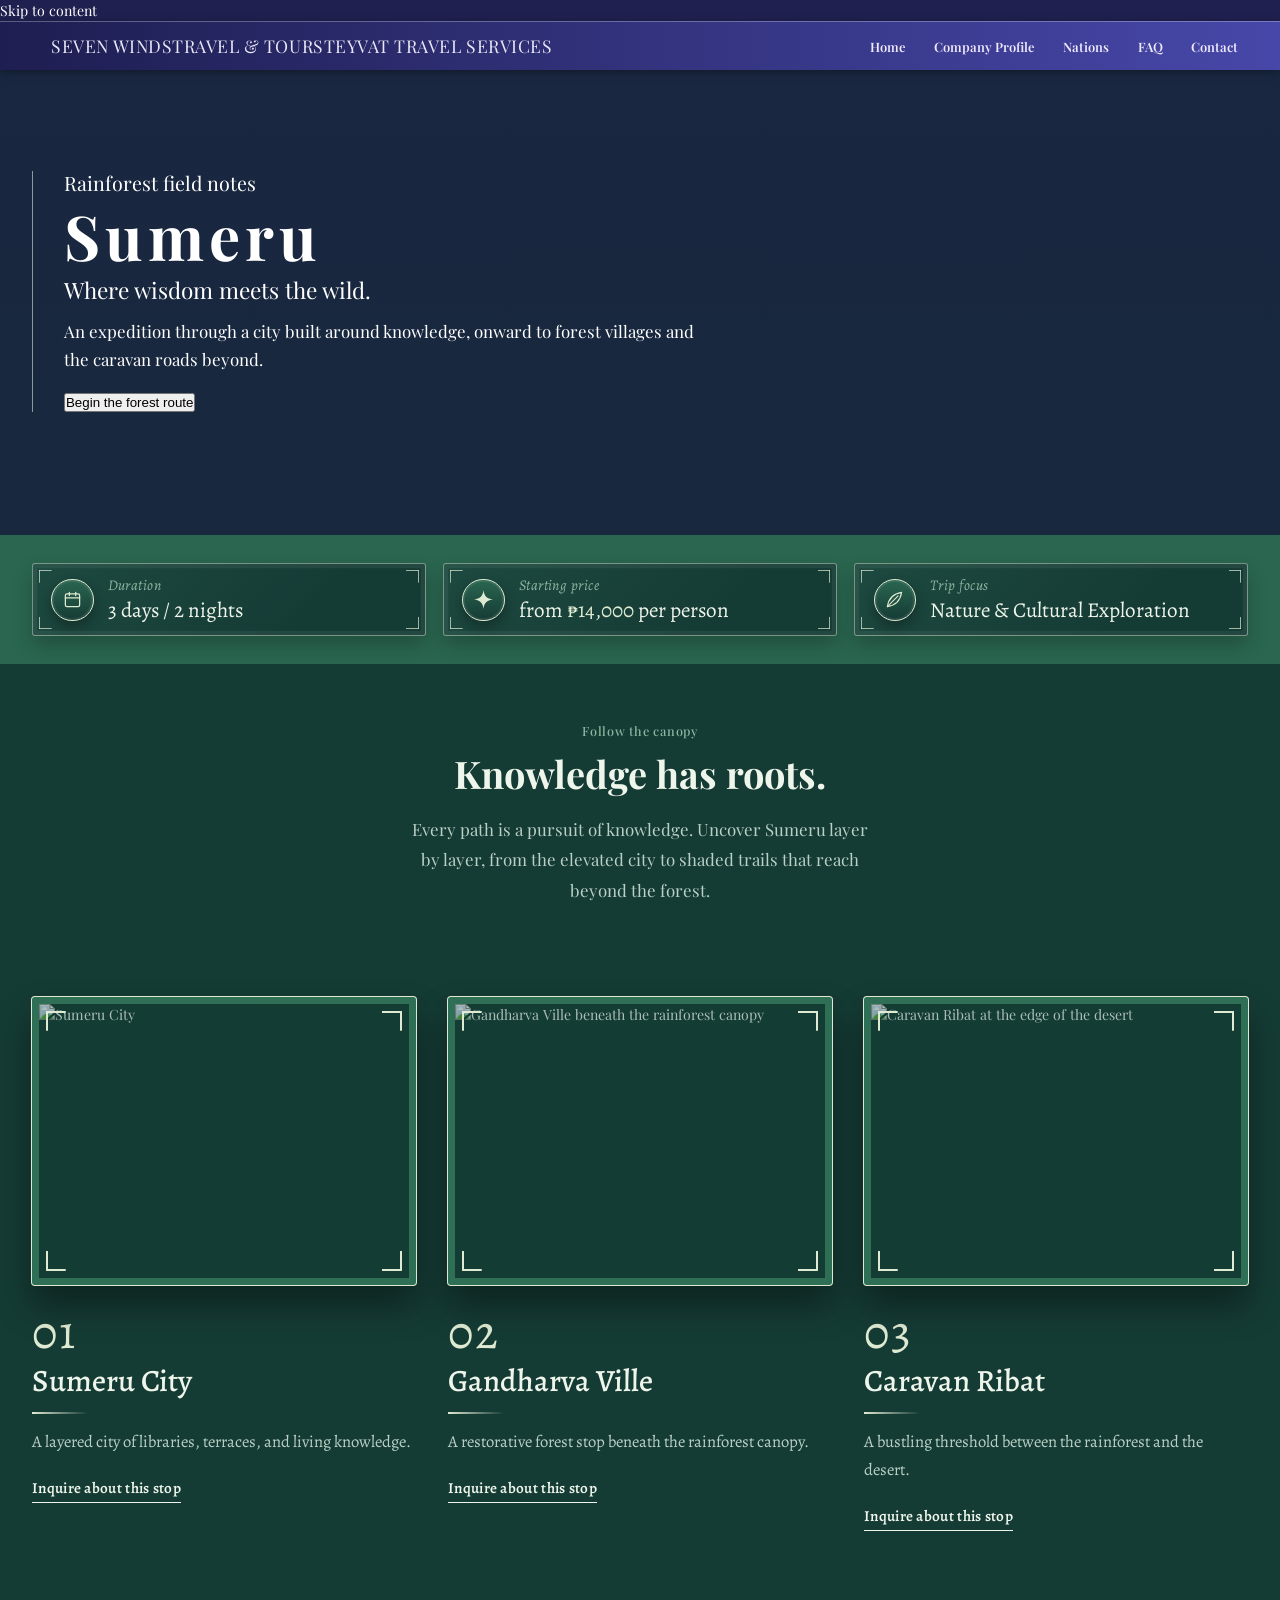
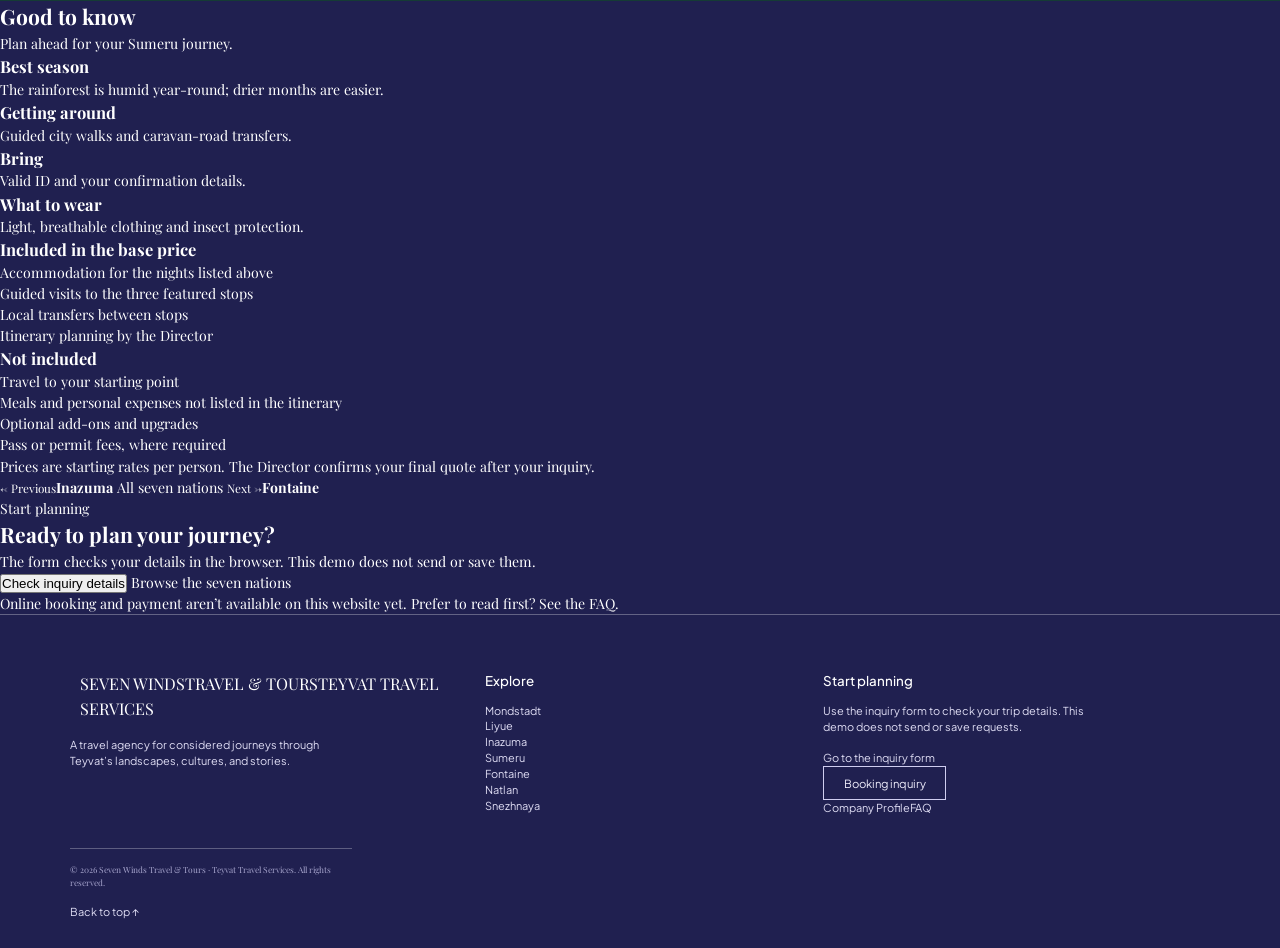
==== nations/sumeru.html @ 6324ffd7 "Update nation HTML and CSS designs" ====
<!DOCTYPE html>
<html lang="en">
<head>
  <meta charset="utf-8">
  <meta name="viewport" content="width=device-width, initial-scale=1">
  <title>Sumeru — Seven Winds Travel &amp; Tours | Teyvat Travel Services</title>
  <meta name="description" content="An expedition through a city built around knowledge, onward to forest villages and the caravan roads beyond.">
  <link rel="icon" href="../assets/icons/logo.png">
  <link rel="preconnect" href="https://fonts.googleapis.com">
  <link rel="preconnect" href="https://fonts.gstatic.com" crossorigin>
  <link rel="stylesheet" href="https://fonts.googleapis.com/css2?family=Alegreya:ital,wght@0,400..800;1,400..800&family=Bodoni+Moda:wght@400..700&family=DM+Serif+Display&family=Newsreader:ital,opsz,wght@0,6..72,400..700;1,6..72,400..700&family=Playfair+Display+SC:wght@400;700&family=Playfair+Display:ital,wght@0,400..900;1,400..700&family=Plus+Jakarta+Sans:wght@400;500;600;700;800&display=swap">
  <link rel="stylesheet" href="../css/styles.css">
  <link rel="stylesheet" href="../css/nation-stops.css">
  <link rel="stylesheet" href="../css/themes/sumeru.css">
  <link rel="stylesheet" href="../css/extras.css">
  <meta name="theme-color" content="#202050">
</head>
<body class="stops sumeru">

<a class="skip-link" href="#main">Skip to content</a>
<header class="site-header">
  <a class="brand" href="../index.html"><img src="../assets/icons/logo.png" alt=""><span class="brand-text"><span class="brand-name">Seven Winds</span><span class="brand-sub">Travel &amp; Tours</span><span class="brand-tag">Teyvat Travel Services</span></span></a>
  <nav class="nav" aria-label="Main">
    <a href="../index.html">Home</a>
    <a href="../index.html#about">Company Profile</a>
    <div class="has-menu"><a href="../index.html#nations" aria-current="page">Nations</a><ul class="menu"><li><a href="mondstadt.html">Mondstadt</a></li><li><a href="liyue.html">Liyue</a></li><li><a href="inazuma.html">Inazuma</a></li><li><a href="sumeru.html" aria-current="page">Sumeru</a></li><li><a href="fontaine.html">Fontaine</a></li><li><a href="natlan.html">Natlan</a></li><li><a href="snezhnaya.html">Snezhnaya</a></li></ul></div>
    <a href="../index.html#faq">FAQ</a>
    <a href="#contact">Contact</a>
  </nav>
</header>

<main id="main">
  <section class="st-hero">
    <div class="copy">
      <p class="st-eyebrow">Rainforest field notes</p>
      <h1>Sumeru</h1>
      <p class="st-tag">Where wisdom meets the wild.</p>
      <p class="st-desc">An expedition through a city built around knowledge, onward to forest villages and the caravan roads beyond.</p>
      <button class="st-btn" type="button" data-open-booking>Begin the forest route</button>
    </div>
  </section>

  <section class="st-package" aria-labelledby="package-title">
    <h2 id="package-title">Package details</h2>
    <ul class="st-pkg">
      <li><span class="st-pkg-ic" aria-hidden="true"></span><h3>Duration</h3><p><span data-package-duration>3 days / 2 nights</span></p></li>
      <li><span class="st-pkg-ic" aria-hidden="true"></span><h3>Starting price</h3><p>from <span data-package-price>₱14,000</span> per person</p></li>
      <li><span class="st-pkg-ic" aria-hidden="true"></span><h3>Trip focus</h3><p><span data-package-focus>nature &amp; cultural exploration</span></p></li>
    </ul>
  </section>

  <section class="st-intro">
    <div><p class="eyebrow">Follow the canopy</p><h2>Knowledge has roots.</h2></div>
    <p>Every path is a pursuit of knowledge. Uncover Sumeru layer by layer, from the elevated city to shaded trails that reach beyond the forest.</p>
  </section>

  <section class="st-stops">
    <article class="stop" style="--img:url(../assets/img/nations/sumeru-city.webp)">
      <figure class="stop-frame"><img class="stop-img" src="../assets/img/nations/sumeru-city.webp" alt="Sumeru City" width="1200" height="900" loading="lazy" decoding="async"></figure>
      <div class="copy"><span class="n">01</span><h3>Sumeru City</h3><p>A layered city of libraries, terraces, and living knowledge.</p><a href="#contact" data-stop-inquiry>Inquire about this stop</a></div>
    </article>
    <article class="stop right" style="--img:url(../assets/img/nations/gandharva-ville.webp)">
      <figure class="stop-frame"><img class="stop-img" src="../assets/img/nations/gandharva-ville.webp" alt="Gandharva Ville beneath the rainforest canopy" width="1200" height="900" loading="lazy" decoding="async"></figure>
      <div class="copy"><span class="n">02</span><h3>Gandharva Ville</h3><p>A restorative forest stop beneath the rainforest canopy.</p><a href="#contact" data-stop-inquiry>Inquire about this stop</a></div>
    </article>
    <article class="stop" style="--img:url(../assets/img/nations/caravan-ribat.webp)">
      <figure class="stop-frame"><img class="stop-img" src="../assets/img/nations/caravan-ribat.webp" alt="Caravan Ribat at the edge of the desert" width="1200" height="900" loading="lazy" decoding="async"></figure>
      <div class="copy"><span class="n">03</span><h3>Caravan Ribat</h3><p>A bustling threshold between the rainforest and the desert.</p><a href="#contact" data-stop-inquiry>Inquire about this stop</a></div>
    </article>
  </section>

  <section class="st-info">
    <h2>Good to know</h2>
    <p class="st-sub">Plan ahead for your Sumeru journey.</p>
    <ul class="st-tips">
      <li><img src="../assets/icons/season.png" alt=""><h3>Best season</h3><p>The rainforest is humid year-round; drier months are easier.</p></li>
      <li><img src="../assets/icons/transport.png" alt=""><h3>Getting around</h3><p>Guided city walks and caravan-road transfers.</p></li>
      <li><img src="../assets/icons/bring.png" alt=""><h3>Bring</h3><p>Valid ID and your confirmation details.</p></li>
      <li><img src="../assets/icons/attire.png" alt=""><h3>What to wear</h3><p>Light, breathable clothing and insect protection.</p></li>
    </ul>
    <div class="st-incl">
      <div>
        <h3>Included in the base price</h3>
        <ul>
          <li>Accommodation for the nights listed above</li>
          <li>Guided visits to the three featured stops</li>
          <li>Local transfers between stops</li>
          <li>Itinerary planning by the Director</li>
        </ul>
      </div>
      <div class="no">
        <h3>Not included</h3>
        <ul>
          <li>Travel to your starting point</li>
          <li>Meals and personal expenses not listed in the itinerary</li>
          <li>Optional add-ons and upgrades</li>
          <li>Pass or permit fees, where required</li>
        </ul>
      </div>
    </div>
    <p class="st-fine">Prices are starting rates per person. The Director confirms your final quote after your inquiry.</p>
  </section>

  <nav class="st-more" aria-label="More nations">
    <a class="prev" href="inazuma.html"><small>← Previous</small><strong>Inazuma</strong></a>
    <a class="all" href="../index.html#nations">All seven nations</a>
    <a class="next" href="fontaine.html"><small>Next →</small><strong>Fontaine</strong></a>
  </nav>
</main>

<section class="cta-band" id="contact">
    <p class="cta-kicker">Start planning</p>
    <h2>Ready to plan your journey?</h2>
    <p class="cta-lead">The form checks your details in the browser. This demo does not send or save them.</p>
        <div class="inquiry-form-mount" data-inquiry-form-mount data-form-id="contact-inquiry" data-form-type="contact" data-default-nation="Sumeru"></div><noscript><p class="form-note">Turn on JavaScript to use this demo form.</p></noscript>
    <div class="cta-actions">
      <button class="btn-gold" type="button" data-submit-form="contact-inquiry">Check inquiry details</button>
      <a class="btn-ghost" href="../index.html#nations">Browse the seven nations</a>
    </div>
    <p class="cta-note">Online booking and payment aren’t available on this website yet. Prefer to read first? See the <a href="../index.html#faq">FAQ</a>.</p>
  </section>

<footer class="site-footer">
  <div class="foot-grid">
    <div>
      <div class="foot-brand"><img src="../assets/icons/sparkle-lavender.png" alt=""><span>Seven Winds<span class="brand-sub">Travel &amp; Tours</span><span class="brand-tag">Teyvat Travel Services</span></span></div>
      <p>A travel agency for considered journeys through Teyvat’s landscapes, cultures, and stories.</p>
    </div>
    <div><h4>Explore</h4><ul><li><a href="mondstadt.html">Mondstadt</a></li><li><a href="liyue.html">Liyue</a></li><li><a href="inazuma.html">Inazuma</a></li><li><a href="sumeru.html">Sumeru</a></li><li><a href="fontaine.html">Fontaine</a></li><li><a href="natlan.html">Natlan</a></li><li><a href="snezhnaya.html">Snezhnaya</a></li></ul></div>
    <div>
      <h4>Start planning</h4>
      <p>Use the inquiry form to check your trip details. This demo does not send or save requests.</p>
      <a class="foot-mail" href="#contact">Go to the inquiry form</a><br>
      <a class="btn-outline" href="#contact">Booking inquiry</a>
      <div class="foot-links"><a href="../index.html#about">Company Profile</a><a href="../index.html#faq">FAQ</a></div>
    </div>
  </div>
  <div class="foot-bottom"><p class="foot-note">© 2026 Seven Winds Travel &amp; Tours · Teyvat Travel Services. All rights reserved.</p><a href="#">Back to top ↑</a></div>
</footer>

<div class="booking-modal" data-booking-modal data-nation="Sumeru" hidden>
  <section class="booking-panel" tabindex="-1" role="dialog" aria-modal="true" aria-labelledby="booking-title">
    <button class="modal-close" type="button" data-close-booking aria-label="Close booking inquiry">×</button>
    <p class="cta-kicker" data-package-summary>Sumeru · 3 days / 2 nights</p>
    <h2 id="booking-title">Estimated booking inquiry</h2>
    <p class="modal-intro">This demo estimates the package only. It does not send, save, or reserve a trip.</p>
    <div class="inquiry-form-mount" data-inquiry-form-mount data-form-id="booking-inquiry" data-form-type="booking" data-default-nation="Sumeru"></div><noscript><p class="form-note">Turn on JavaScript to use this demo form.</p></noscript>
  </section>
</div>
<script src="../js/data.js" defer></script>
<script src="../js/filter.js" defer></script>
<script src="../js/inquiry.js" defer></script>
</body>
</html>
---- css/styles.css ----
/* Seven Winds Travel & Tours — shared base. Root text size stays between 14px and 18px. */
:root{--nav-h:3.5rem;--screen:auto;--navy:#202050;--ink:#2d3a66;--pink:#f7b6dd;--gold:#e4b45a}
*{box-sizing:border-box;margin:0;padding:0}
html{font-size:clamp(14px,1.1vw,18px);scroll-behavior:smooth;scroll-padding-top:var(--nav-h)}@media (min-width:801px){html:has(body.home){font-size:clamp(10px,min(1.1vw,1.85vh),24px)}}
body{font-family:'Playfair Display',Georgia,serif;color:#fff;background:var(--navy);line-height:1.5;-webkit-font-smoothing:antialiased}
img{display:block;max-width:100%}
a{color:inherit;text-decoration:none}
ul{list-style:none}
:focus-visible{outline:2px solid var(--gold);outline-offset:3px}

/* header */
.site-header{position:sticky;top:0;z-index:50;height:var(--nav-h);display:flex;align-items:center;justify-content:space-between;padding:0 3rem;background:linear-gradient(90deg,#1e1e52,#4747a9);border-top:1px solid rgba(255,255,255,.28);box-shadow:0 2px 8px rgba(0,0,0,.35)}
.brand{display:flex;align-items:center;gap:.65rem;font-size:1.25rem;letter-spacing:.03em;text-transform:uppercase;color:#e9e6f5}
.brand img{height:2.3rem;width:auto;margin-top:0}
.nav{display:flex;align-items:center;gap:2rem;font-weight:600;font-size:.92rem;color:#eee9fb}
.nav a{position:relative;padding:.2rem 0;transition:color .25s}
.nav>a:hover,.nav .has-menu>a:hover{color:#f7b6dd}
/* Nations dropdown — CSS only (hover, or keyboard focus) */
.nav .has-menu{position:relative;padding:.8rem 0;margin:-.8rem 0}
.nav .menu{position:absolute;top:calc(100% - 5.5px);left:50%;min-width:11.5rem;transform:translate(-50%,-.4rem);opacity:0;visibility:hidden;transition:opacity .2s,transform .2s,visibility .2s;
  background:linear-gradient(#2a2a72,#3a3a98);border:1px solid rgba(255,255,255,.28);box-shadow:0 .5rem 1.2rem rgba(10,10,50,.45);padding:.3rem 0;text-align:center;z-index:60}
.nav .has-menu:hover .menu,.nav .has-menu:has(:focus-visible) .menu{opacity:1;visibility:visible;transform:translate(-50%,0)}
.nav .menu li+li{border-top:1px solid rgba(255,255,255,.14)}
.nav .menu a{display:block;padding:.55rem 1.2rem;font-size:1rem;color:#f4e9fb}
.nav .menu a:hover,.nav .menu a[aria-current]{background:rgba(255,255,255,.14);color:#fff}
.nav>a::after,.nav .has-menu>a::after{content:"";position:absolute;left:50%;bottom:-.6rem;width:4.6rem;height:.9rem;transform:translateX(-50%);background:url(../assets/icons/nav-hover.png) center/contain no-repeat;opacity:0;transition:opacity .25s;pointer-events:none}
.nav>a[aria-current]::after,.nav .has-menu>a[aria-current]::after{opacity:1}
/* Home page, no JavaScript: the underline follows whichever section the clicked link targets (:target) */
body:has(#about:target,#director:target,#mission:target,#nations:target,#contact:target) .nav>a[href="#top"]::after{opacity:0}
body:has(#about:target,#director:target,#mission:target) .nav>a[href="#about"]::after{opacity:1}
body:has(#nations:target) .nav .has-menu>a[href="#nations"]::after,
body:has(#contact:target) .nav>a[href="#contact"]::after{opacity:1}

/* shared bits */
.star-title{display:flex;align-items:center;gap:.8rem}
.star-title img{width:2rem;height:2rem}
.btn-outline{display:inline-block;padding:.55rem 1.4rem;border:1px solid #cfcdf0;color:#eeecfb;font-family:'Plus Jakarta Sans',sans-serif;font-size:.8rem}

/* footer */
.site-footer{background:var(--navy);border-top:1px solid rgba(255,255,255,.3);padding:4rem 5rem 2rem;font-family:'Plus Jakarta Sans',sans-serif;font-size:.78rem;color:#dedcf3}
.foot-grid{display:grid;grid-template-columns:1.25fr 1fr 1.25fr;gap:2rem}
.foot-brand{display:flex;align-items:center;gap:.7rem;margin-bottom:1.2rem;font-family:'Playfair Display',serif;font-size:1.15rem;text-transform:uppercase;color:#fff}
.foot-brand img{height:3.1rem;width:auto}
.site-footer h4{font-family:'Plus Jakarta Sans',sans-serif;font-weight:500;font-size:.95rem;color:#fff;margin-bottom:.8rem}
.site-footer li{line-height:1.45}
.site-footer p{max-width:20rem;margin-bottom:1rem}
.foot-note{margin-top:2.2rem;padding-top:1.1rem;border-top:1px solid rgba(255,255,255,.28);font-family:'Playfair Display',serif;font-size:.6rem;color:#a9a7cf}

/* mobile */
@media (max-width:800px){
  html{font-size:15px}
  .site-header{padding:0 1rem;height:4rem}
  .brand{font-size:1rem}.brand img{height:2.6rem}
  .nav{gap:1rem;font-size:.8rem}
  .nav>a::after,.nav .has-menu>a::after{width:3.4rem}
  .nav .menu{left:auto;right:-.5rem;min-width:9.5rem;transform:translateY(-.4rem)}
  .nav .has-menu:hover .menu,.nav .has-menu:has(:focus-visible) .menu{transform:none}
  .foot-grid{grid-template-columns:1fr}
  .site-footer{padding:2.5rem 1.5rem 1.5rem}
}

@media (prefers-reduced-motion: reduce){
  *,*::before,*::after{animation:none!important;scroll-behavior:auto!important;transition:none!important}
}
---- css/themes/sumeru.css ----
/* Sumeru — canopy greens */
body.stops{
  --st-page:#153b35;--st-display:'Alegreya',Georgia,serif;--st-body:'Alegreya',Georgia,serif;
  --st-hero-overlay:linear-gradient(rgba(14,50,40,.4),rgba(14,50,40,.45));
  --st-eyebrow-hero:#e9f1de;--st-h1:#f3f1d3;--st-btn-bg:transparent;--st-btn-fg:#f0f4e4;--st-btn-border:#dfe9d3;
  --st-stats-bg:#2a6650;--st-stats-fg:#e4efe1;
  --st-intro-bg:#153b35;--st-intro-eyebrow:#8fb6a1;--st-intro-h2:#eef5ea;--st-intro-p:#b9d1c5;
  --st-stops-bg:#153b35;--st-frame:#2f6f55;--st-stop-overlay:linear-gradient(rgba(16,64,50,.35),rgba(16,64,50,.35));
  --st-num:#dfead2;--st-link:#eef5ea;--st-h1-weight:700;--st-h2-weight:400;--st-h3-weight:500;--st-tag-weight:400;--st-eyebrow-font:'Alegreya',serif;
}
.st-hero .copy{padding-left:2.2rem;border-left:1px solid rgba(240,244,228,.55);margin-left:-.6rem}
.st-eyebrow{font-size:1.5rem;margin-bottom:.2rem}
.st-hero h1{font-size:6rem;letter-spacing:.08em}
.st-tag{font-weight:400;font-size:1.8rem}
.st-intro{padding:5rem 8.8rem 4rem;gap:4rem}
.st-intro .eyebrow{font-weight:500;letter-spacing:.06em;font-size:.9rem;margin-bottom:.8rem}
.st-intro h2{font-size:3rem}

.st-hero{background:var(--st-hero-overlay),url(../../assets/img/nations/sumeru-hero.jpg) center/cover no-repeat}

/* ===== Layout (matches the finalized Mondstadt page; colours come from the tokens above) =====
   All rules are scoped under body.stops.sumeru so no other nation page or shared file is affected. */
body.stops.sumeru{
  --m-wide:96rem;--m-wide-gutter:clamp(1rem,2.5vw,2.5rem);--m-gutter:clamp(1.25rem,4.5vw,4rem);
  --l-pad:max(var(--m-wide-gutter),calc((100% - var(--m-wide))/2 + var(--m-wide-gutter)));
  --ic-cal:url("data:image/svg+xml,%3Csvg xmlns='http://www.w3.org/2000/svg' viewBox='0 0 24 24' fill='none' stroke='%23dfead2' stroke-width='1.6' stroke-linecap='round' stroke-linejoin='round'%3E%3Crect x='3' y='5' width='18' height='16' rx='2'/%3E%3Cpath d='M3 10h18M8 3v4M16 3v4'/%3E%3C/svg%3E");
  --ic-star:url("data:image/svg+xml,%3Csvg xmlns='http://www.w3.org/2000/svg' viewBox='0 0 24 24'%3E%3Cpath d='M12 0c1 8 4 11 12 12-8 1-11 4-12 12-1-8-4-11-12-12 8-1 11-4 12-12Z' fill='%23dfead2'/%3E%3C/svg%3E");
  --ic-feather:url("data:image/svg+xml,%3Csvg xmlns='http://www.w3.org/2000/svg' viewBox='0 0 32 32' fill='none' stroke='%23dfead2' stroke-width='1.8' stroke-linecap='round' stroke-linejoin='round'%3E%3Cpath d='M4 28C6 14 16 6 28 4 26 16 18 26 4 28Z'/%3E%3Cpath d='M4 28 22 10'/%3E%3C/svg%3E");
}

/* ---------- hero ---------- */
body.stops.sumeru .st-hero{position:relative;display:flex;align-items:center;overflow:hidden;
  min-height:clamp(33rem,46vh,43rem);padding:clamp(2rem,4.5vh,3rem) var(--m-wide-gutter) clamp(4rem,7vh,5rem)}
body.stops.sumeru .st-hero .copy{position:relative;z-index:1;width:100%;max-width:var(--m-wide);margin:0 auto;text-align:left}
body.stops.sumeru .st-hero .copy>*{max-width:46rem}
body.stops.sumeru .st-hero .copy>h1{max-width:none}
body.stops.sumeru .st-eyebrow{margin:0 0 .6rem;font-size:clamp(1.1rem,1.8vw,1.4rem);line-height:1.3}
body.stops.sumeru .st-hero h1{margin:0 0 .6rem;font-size:clamp(2.8rem,6vw,4.4rem);line-height:1;overflow-wrap:anywhere}
body.stops.sumeru .st-tag{margin:0 0 .9rem;font-size:clamp(1.25rem,2.2vw,1.6rem);line-height:1.35}
body.stops.sumeru .st-desc{margin:0 0 1.2rem;font-size:clamp(1.05rem,1.4vw,1.2rem);line-height:1.65}

/* ---------- package details: compact strip directly beneath the hero ---------- */
body.stops.sumeru .st-package{position:relative;margin:0;padding:clamp(1.25rem,2.5vw,2rem) var(--l-pad);background:var(--st-stats-bg)}
body.stops.sumeru .st-package>h2{position:absolute;width:1px;height:1px;margin:-1px;padding:0;border:0;overflow:hidden;clip:rect(0 0 0 0);white-space:nowrap} /* heading kept for screen readers */
body.stops.sumeru .st-pkg{display:grid;grid-template-columns:repeat(3,minmax(0,1fr));gap:clamp(.75rem,1.5vw,1.25rem);margin:0;padding:0;list-style:none}
body.stops.sumeru .st-pkg li{position:relative;display:grid;grid-template-columns:3rem minmax(0,1fr);column-gap:1rem;align-items:center;margin:0;padding:.85rem 1.3rem;text-align:left;
  background:linear-gradient(135deg,#1d4a40,#153b35 70%);border:1px solid rgba(223,234,210,.5);border-radius:3px;box-shadow:0 .7rem 1.4rem rgba(0,0,0,.22),inset 0 0 0 .3rem rgba(255,255,255,.06)}
body.stops.sumeru .st-pkg li::before{content:"";position:absolute;inset:.4rem;pointer-events:none;--g:linear-gradient(rgba(223,234,210,.7),rgba(223,234,210,.7));
  background:var(--g) 0 0/.9rem 1px no-repeat,var(--g) 0 0/1px .9rem no-repeat,var(--g) 100% 0/.9rem 1px no-repeat,var(--g) 100% 0/1px .9rem no-repeat,var(--g) 0 100%/.9rem 1px no-repeat,var(--g) 0 100%/1px .9rem no-repeat,var(--g) 100% 100%/.9rem 1px no-repeat,var(--g) 100% 100%/1px .9rem no-repeat}
body.stops.sumeru .st-pkg-ic{display:block;grid-row:1/3;width:3rem;height:3rem;margin:0;border:1px solid #dfead2;border-radius:50%;
  background:var(--ic-cal) center/1.35rem no-repeat,linear-gradient(180deg,#2a6650,#153b35);box-shadow:0 .4rem .9rem rgba(0,0,0,.3),inset 0 0 0 2px rgba(255,255,255,.08)}
body.stops.sumeru .st-pkg li:nth-child(2) .st-pkg-ic{background-image:var(--ic-star),linear-gradient(180deg,#2a6650,#153b35)}
body.stops.sumeru .st-pkg li:nth-child(3) .st-pkg-ic{background-image:var(--ic-feather),linear-gradient(180deg,#2a6650,#153b35)}
body.stops.sumeru .st-pkg h3{margin:0 0 .1rem;font:italic 400 1.05rem/1.3 var(--st-body);letter-spacing:.03em;color:#8fb6a1}
body.stops.sumeru .st-pkg p{margin:0;font:400 clamp(1.15rem,1.8vw,1.5rem)/1.25 var(--st-display);color:#eef5ea}
body.stops.sumeru .st-pkg [data-package-price]{color:#dfead2}
body.stops.sumeru .st-pkg [data-package-focus]{text-transform:capitalize}

/* ---------- introduction: centred, narrow column ---------- */
body.stops.sumeru .st-intro{position:relative;display:block;overflow:visible;max-width:none;margin:0;padding:clamp(2.5rem,5vw,4rem) var(--m-gutter) clamp(4rem,8vw,6.5rem);gap:0;background:var(--st-intro-bg);text-align:center}
body.stops.sumeru .st-intro>*{position:relative;transform:none;float:none;width:auto;min-width:0;max-width:none;margin:0;padding:0;border:0}
body.stops.sumeru .st-intro>div{max-width:36rem;margin:0 auto 1.25rem}
body.stops.sumeru .st-intro .eyebrow{margin:0 0 .8rem;text-align:center;color:var(--st-intro-eyebrow)}
body.stops.sumeru .st-intro h2{margin:0;font-size:clamp(1.9rem,3.6vw,2.7rem);line-height:1.2;overflow-wrap:break-word;color:var(--st-intro-h2)}
body.stops.sumeru .st-intro>p{max-width:34rem;margin:0 auto;font-size:clamp(1.05rem,1.35vw,1.2rem);line-height:1.8;color:var(--st-intro-p)}

/* ---------- destinations: three cards in one horizontal row, text beneath each image ---------- */
body.stops.sumeru .st-stops{position:relative;display:grid;grid-template-columns:repeat(3,minmax(0,1fr));align-items:start;column-gap:clamp(1.25rem,2.5vw,2.5rem);row-gap:0;overflow:visible;max-width:none;margin:0;padding:0 var(--l-pad) clamp(3rem,6vw,5rem);background:var(--st-stops-bg)}
body.stops.sumeru .st-stops::before,body.stops.sumeru .st-stops::after{display:none}
body.stops.sumeru .st-stops>.stop,body.stops.sumeru .st-stops>.stop.right{
  position:relative;display:grid;grid-template-columns:minmax(0,1fr);align-content:start;align-items:start;gap:clamp(1.25rem,2vw,1.75rem);
  max-width:none;min-width:0;min-height:0;height:auto;margin:0;padding:0;background:none;border:0;box-shadow:none;overflow:visible}
body.stops.sumeru .stop::before,body.stops.sumeru .stop::after{display:none}
body.stops.sumeru .stop>.stop-frame{position:relative;display:block;grid-column:1;grid-row:1;width:100%;margin:0;aspect-ratio:4/3;overflow:hidden;
  background:var(--img) center/cover no-repeat,var(--st-stops-bg);border:.5rem solid var(--st-frame);border-radius:3px;
  box-shadow:0 0 0 1px #dfead2,0 1.4rem 2.4rem rgba(0,0,0,.4)}
body.stops.sumeru .stop.right>.stop-frame{grid-column:1}
body.stops.sumeru .stop-frame>.stop-img{position:absolute;inset:0;display:block;width:100%;height:100%;max-width:none;margin:0;padding:0;border:0;object-fit:cover;object-position:center}
body.stops.sumeru .stop-frame::before{content:"";position:absolute;inset:.5rem;z-index:2;pointer-events:none;--g:linear-gradient(#dfead2,#dfead2);
  background:var(--g) 0 0/1.4rem 2px no-repeat,var(--g) 0 0/2px 1.4rem no-repeat,var(--g) 100% 0/1.4rem 2px no-repeat,var(--g) 100% 0/2px 1.4rem no-repeat,
    var(--g) 0 100%/1.4rem 2px no-repeat,var(--g) 0 100%/2px 1.4rem no-repeat,var(--g) 100% 100%/1.4rem 2px no-repeat,var(--g) 100% 100%/2px 1.4rem no-repeat}
body.stops.sumeru .stop-frame::after{content:"";position:absolute;inset:0;pointer-events:none;background:var(--st-stop-overlay)}
body.stops.sumeru .stop .copy{display:block;position:static;inset:auto;transform:none;grid-column:1;grid-row:2;justify-self:stretch;width:auto;min-width:0;max-width:none;padding:0;background:none;text-align:left}
body.stops.sumeru .stop.right .copy{grid-column:1;justify-self:stretch}
body.stops.sumeru .stop .n{display:block;margin:0 0 .5rem;padding:0;background:none;border:0;border-radius:0;font:400 clamp(2.4rem,4vw,3.4rem)/1 var(--st-display);letter-spacing:.02em;color:var(--st-num);-webkit-text-stroke:0}
body.stops.sumeru .stop h3{display:block;margin:0 0 1rem;padding:0;background:none;border:0;font:var(--st-h3-weight) clamp(1.6rem,2.6vw,2.2rem)/1.12 var(--st-display);color:#eef5ea}
body.stops.sumeru .stop h3::after{content:"";display:block;width:4rem;height:2px;margin-top:.9rem;background:linear-gradient(90deg,var(--st-num),transparent)}
body.stops.sumeru .stop .copy p{margin:0 0 1.5rem;font:400 clamp(1.05rem,1.3vw,1.2rem)/1.7 var(--st-body);color:#b9d1c5}
body.stops.sumeru .stop .copy a{display:inline-block;padding-bottom:.2rem;border-bottom:1px solid var(--st-link);font:600 1.08rem/1.3 var(--st-body);letter-spacing:.02em;color:var(--st-link)}
body.stops.sumeru .stop .copy a:hover{opacity:.8}

/* ---------- responsive ---------- */
@media (max-width:820px){
  body.stops.sumeru .st-stops{grid-template-columns:minmax(0,1fr);gap:clamp(3rem,10vw,4.5rem)}
  body.stops.sumeru .st-stops>.stop,body.stops.sumeru .st-stops>.stop.right{gap:1.75rem}
  body.stops.sumeru .stop .copy,body.stops.sumeru .stop.right .copy{justify-self:start}
}
@media (max-width:760px){
  body.stops.sumeru .st-hero{min-height:27rem}
  body.stops.sumeru .st-pkg{grid-template-columns:1fr}
}
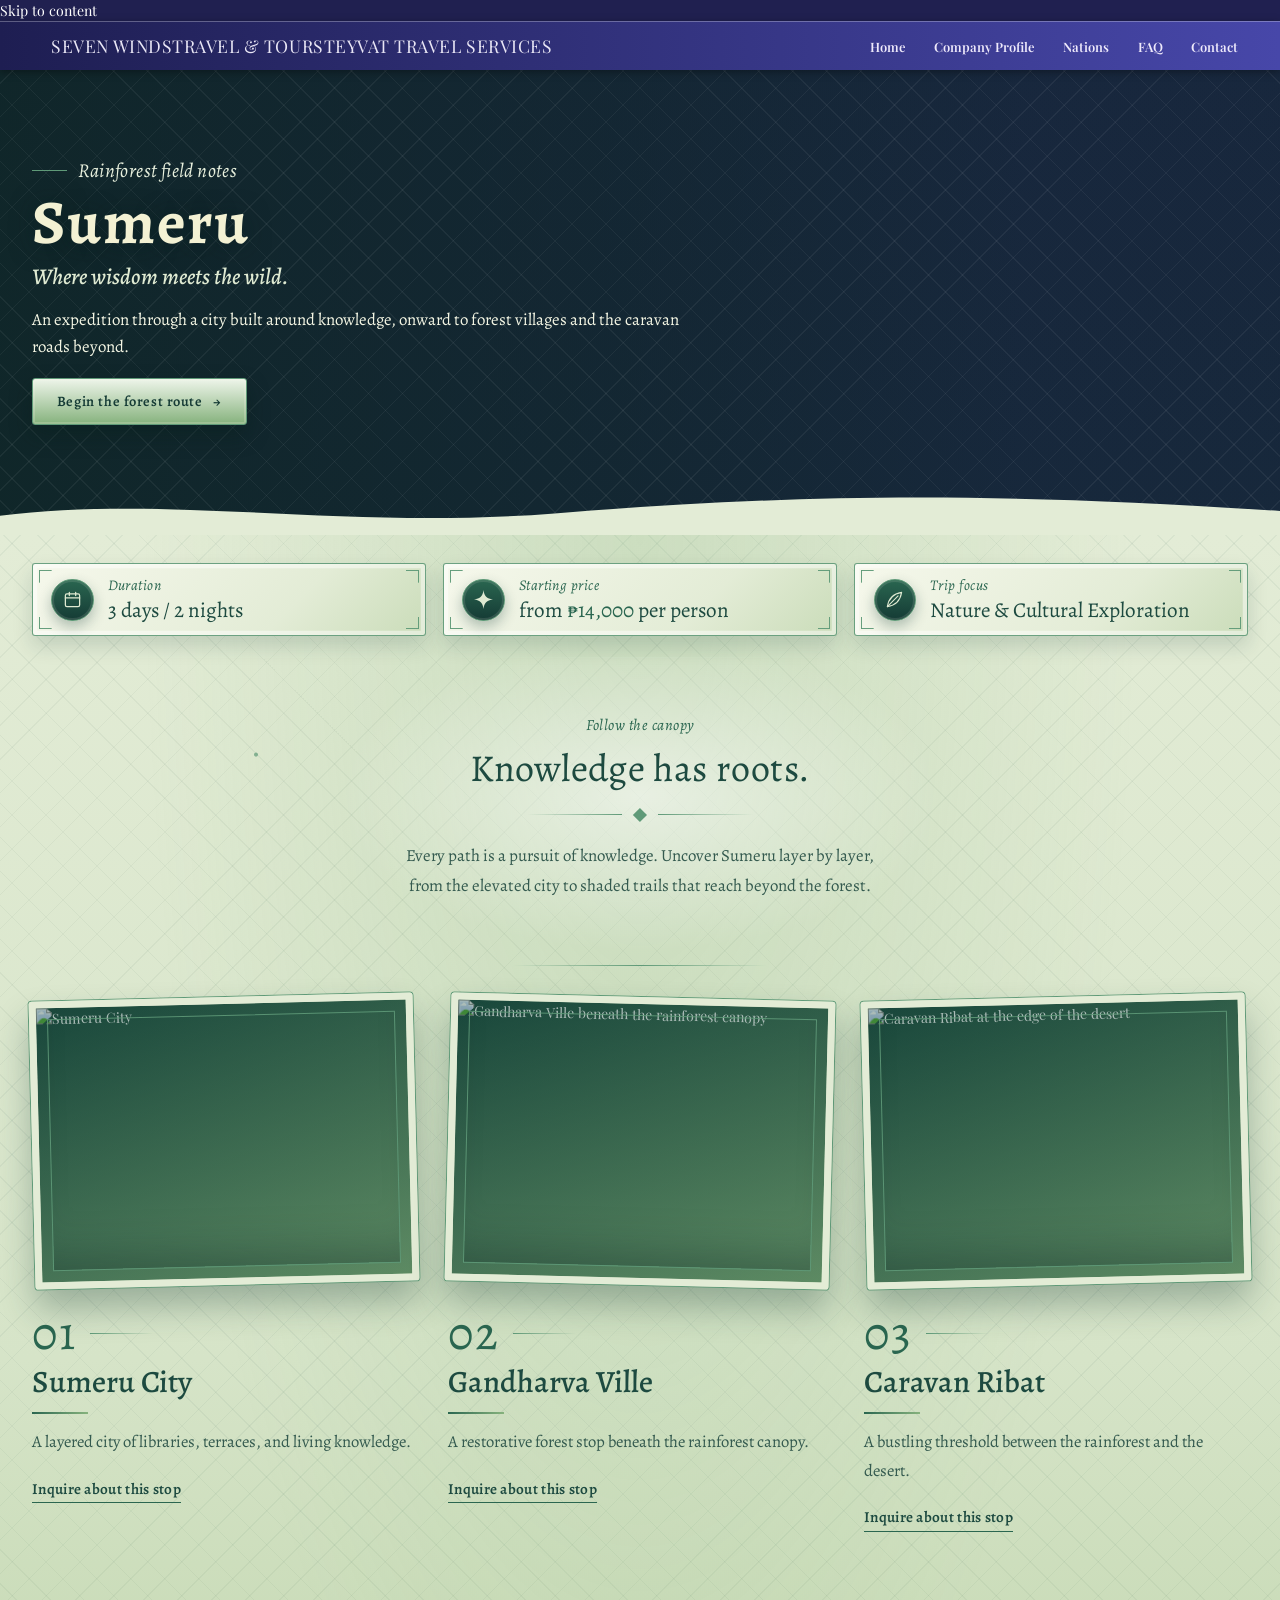
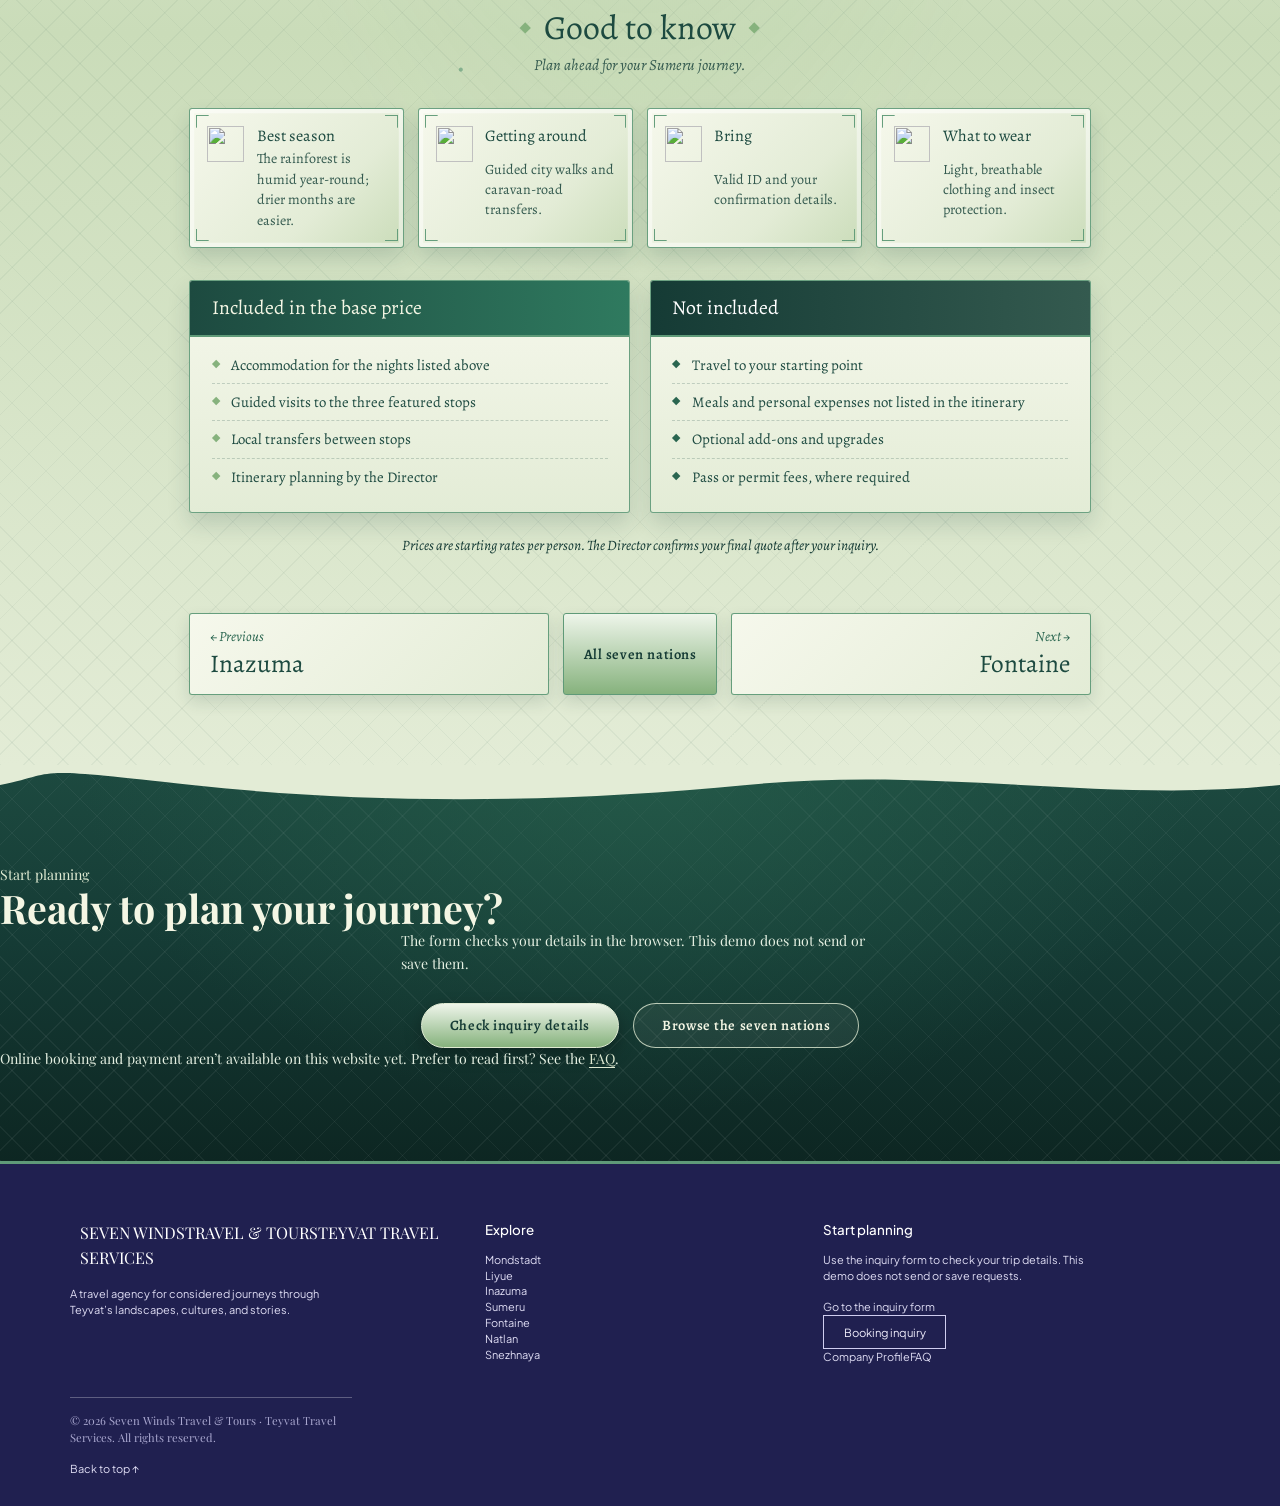
==== commit 8f65ac16: "modify remaining nations" ====
--- a/nations/sumeru.html
+++ b/nations/sumeru.html
@@ -40,6 +40,7 @@
     </div>
   </section>
 
+  <div class="st-body">
   <section class="st-package" aria-labelledby="package-title">
     <h2 id="package-title">Package details</h2>
     <ul class="st-pkg">
@@ -49,8 +50,10 @@
     </ul>
   </section>
 
+  <div class="st-front">
   <section class="st-intro">
     <div><p class="eyebrow">Follow the canopy</p><h2>Knowledge has roots.</h2></div>
+    <div class="st-orn" aria-hidden="true"><i></i></div>
     <p>Every path is a pursuit of knowledge. Uncover Sumeru layer by layer, from the elevated city to shaded trails that reach beyond the forest.</p>
   </section>
 
@@ -68,6 +71,7 @@
       <div class="copy"><span class="n">03</span><h3>Caravan Ribat</h3><p>A bustling threshold between the rainforest and the desert.</p><a href="#contact" data-stop-inquiry>Inquire about this stop</a></div>
     </article>
   </section>
+  </div>
 
   <section class="st-info">
     <h2>Good to know</h2>
@@ -106,6 +110,7 @@
     <a class="all" href="../index.html#nations">All seven nations</a>
     <a class="next" href="fontaine.html"><small>Next →</small><strong>Fontaine</strong></a>
   </nav>
+  </div>
 </main>
 
 <section class="cta-band" id="contact">
@@ -151,4 +156,4 @@
 <script src="../js/filter.js" defer></script>
 <script src="../js/inquiry.js" defer></script>
 </body>
-</html>
+</html>
--- a/css/themes/sumeru.css
+++ b/css/themes/sumeru.css
@@ -1,101 +1,191 @@
-/* Sumeru — canopy greens */
+/* Sumeru — canopy greens on pale leaf parchment */
+
 body.stops{
   --st-page:#153b35;--st-display:'Alegreya',Georgia,serif;--st-body:'Alegreya',Georgia,serif;
   --st-hero-overlay:linear-gradient(rgba(14,50,40,.4),rgba(14,50,40,.45));
   --st-eyebrow-hero:#e9f1de;--st-h1:#f3f1d3;--st-btn-bg:transparent;--st-btn-fg:#f0f4e4;--st-btn-border:#dfe9d3;
   --st-stats-bg:#2a6650;--st-stats-fg:#e4efe1;
-  --st-intro-bg:#153b35;--st-intro-eyebrow:#8fb6a1;--st-intro-h2:#eef5ea;--st-intro-p:#b9d1c5;
+  --st-intro-bg:#e3ecd6;--st-intro-eyebrow:#2a6650;--st-intro-h2:#1d4a40;--st-intro-p:#345a4f;
   --st-stops-bg:#153b35;--st-frame:#2f6f55;--st-stop-overlay:linear-gradient(rgba(16,64,50,.35),rgba(16,64,50,.35));
   --st-num:#dfead2;--st-link:#eef5ea;--st-h1-weight:700;--st-h2-weight:400;--st-h3-weight:500;--st-tag-weight:400;--st-eyebrow-font:'Alegreya',serif;
-}
-.st-hero .copy{padding-left:2.2rem;border-left:1px solid rgba(240,244,228,.55);margin-left:-.6rem}
-.st-eyebrow{font-size:1.5rem;margin-bottom:.2rem}
-.st-hero h1{font-size:6rem;letter-spacing:.08em}
-.st-tag{font-weight:400;font-size:1.8rem}
-.st-intro{padding:5rem 8.8rem 4rem;gap:4rem}
-.st-intro .eyebrow{font-weight:500;letter-spacing:.06em;font-size:.9rem;margin-bottom:.8rem}
-.st-intro h2{font-size:3rem}
-
-.st-hero{background:var(--st-hero-overlay),url(../../assets/img/nations/sumeru-hero.jpg) center/cover no-repeat}
-
-/* ===== Layout (matches the finalized Mondstadt page; colours come from the tokens above) =====
-   All rules are scoped under body.stops.sumeru so no other nation page or shared file is affected. */
-body.stops.sumeru{
-  --m-wide:96rem;--m-wide-gutter:clamp(1rem,2.5vw,2.5rem);--m-gutter:clamp(1.25rem,4.5vw,4rem);
-  --l-pad:max(var(--m-wide-gutter),calc((100% - var(--m-wide))/2 + var(--m-wide-gutter)));
+  /* page helpers */
+  --l-red:#1d4a40;--l-deep:#153b35;--l-darkest:#0d2622;--l-cream:#e3ecd6;--l-paper:#f4f6e4;
+  --l-gold:#86b27d;--l-gold-hi:#dfead2;--l-gold-line:#5f9a78;--l-coral:#2a6650;--l-ink:#1d4a40;--l-text:#345a4f;
+  --m-wrap:72rem;--m-gutter:clamp(1.25rem,4.5vw,4rem);
+  --m-wide:96rem;--m-wide-gutter:clamp(1rem,2.5vw,2.5rem);
+  /* icons */
   --ic-cal:url("data:image/svg+xml,%3Csvg xmlns='http://www.w3.org/2000/svg' viewBox='0 0 24 24' fill='none' stroke='%23dfead2' stroke-width='1.6' stroke-linecap='round' stroke-linejoin='round'%3E%3Crect x='3' y='5' width='18' height='16' rx='2'/%3E%3Cpath d='M3 10h18M8 3v4M16 3v4'/%3E%3C/svg%3E");
-  --ic-star:url("data:image/svg+xml,%3Csvg xmlns='http://www.w3.org/2000/svg' viewBox='0 0 24 24'%3E%3Cpath d='M12 0c1 8 4 11 12 12-8 1-11 4-12 12-1-8-4-11-12-12 8-1 11-4 12-12Z' fill='%23dfead2'/%3E%3C/svg%3E");
-  --ic-feather:url("data:image/svg+xml,%3Csvg xmlns='http://www.w3.org/2000/svg' viewBox='0 0 32 32' fill='none' stroke='%23dfead2' stroke-width='1.8' stroke-linecap='round' stroke-linejoin='round'%3E%3Cpath d='M4 28C6 14 16 6 28 4 26 16 18 26 4 28Z'/%3E%3Cpath d='M4 28 22 10'/%3E%3C/svg%3E");
+  --ic-coin:url("data:image/svg+xml,%3Csvg xmlns='http://www.w3.org/2000/svg' viewBox='0 0 24 24'%3E%3Cpath d='M12 0c1 8 4 11 12 12-8 1-11 4-12 12-1-8-4-11-12-12 8-1 11-4 12-12Z' fill='%23dfead2'/%3E%3C/svg%3E");
+  --ic-peak:url("data:image/svg+xml,%3Csvg xmlns='http://www.w3.org/2000/svg' viewBox='0 0 32 32' fill='none' stroke='%23dfead2' stroke-width='1.8' stroke-linecap='round' stroke-linejoin='round'%3E%3Cpath d='M4 28C6 14 16 6 28 4 26 16 18 26 4 28Z'/%3E%3Cpath d='M4 28 22 10'/%3E%3C/svg%3E");
+  --wave-hero:url("data:image/svg+xml,%3Csvg xmlns='http://www.w3.org/2000/svg' viewBox='0 0 1200 40' preserveAspectRatio='none'%3E%3Cpath d='M0 40V24C160 6 320 36 520 22S900 2 1200 20V40Z' fill='%23e3ecd6'/%3E%3C/svg%3E");
+  --wave-top:url("data:image/svg+xml,%3Csvg xmlns='http://www.w3.org/2000/svg' viewBox='0 0 1200 40' preserveAspectRatio='none'%3E%3Cpath d='M0 0H1200V20C1040 38 880 2 700 20S340 38 180 20 60 8 0 20Z' fill='%23e3ecd6'/%3E%3C/svg%3E");
+  --lat-dark:repeating-linear-gradient(45deg,rgba(29,74,64,.05) 0 1px,transparent 1px 24px),repeating-linear-gradient(-45deg,rgba(29,74,64,.05) 0 1px,transparent 1px 24px);
+  --lat-light:repeating-linear-gradient(45deg,rgba(255,255,255,.05) 0 1px,transparent 1px 24px),repeating-linear-gradient(-45deg,rgba(255,255,255,.05) 0 1px,transparent 1px 24px);
 }
 
+.st-eyebrow{font-size:1.5rem;margin-bottom:.2rem}
+.st-intro .eyebrow{font-size:1.1rem}
+
+/* ---------- ornament: line · diamond · line ---------- */
+.sumeru .st-orn{display:flex;align-items:center;justify-content:center;gap:.9rem;width:min(18rem,70%);margin:0 auto;color:var(--l-gold-line)}
+.sumeru .st-orn::before,.sumeru .st-orn::after{content:"";flex:1;height:1px;background:linear-gradient(90deg,transparent,currentColor)}
+.sumeru .st-orn::after{background:linear-gradient(270deg,transparent,currentColor)}
+.sumeru .st-orn i{flex:none;width:.7rem;height:.7rem;background:currentColor;transform:rotate(45deg)}
+
 /* ---------- hero ---------- */
-body.stops.sumeru .st-hero{position:relative;display:flex;align-items:center;overflow:hidden;
-  min-height:clamp(33rem,46vh,43rem);padding:clamp(2rem,4.5vh,3rem) var(--m-wide-gutter) clamp(4rem,7vh,5rem)}
+body.stops.sumeru .st-hero{
+  position:relative;display:flex;align-items:center;overflow:hidden;
+  min-height:clamp(33rem,46vh,43rem);padding:clamp(2rem,4.5vh,3rem) var(--m-wide-gutter) clamp(4rem,7vh,5rem);
+  background:linear-gradient(90deg,rgba(13,38,34,.74) 0%,rgba(13,38,34,.42) 48%,rgba(13,38,34,.1) 80%),
+    var(--st-hero-overlay),url(../../assets/img/nations/sumeru-hero.jpg) center/cover no-repeat}
+body.stops.sumeru .st-hero::after{content:"";position:absolute;inset:0;pointer-events:none;
+  background:var(--wave-hero) 0 100%/100% clamp(2rem,4.5vw,3.4rem) no-repeat,var(--lat-light)}
 body.stops.sumeru .st-hero .copy{position:relative;z-index:1;width:100%;max-width:var(--m-wide);margin:0 auto;text-align:left}
 body.stops.sumeru .st-hero .copy>*{max-width:46rem}
 body.stops.sumeru .st-hero .copy>h1{max-width:none}
-body.stops.sumeru .st-eyebrow{margin:0 0 .6rem;font-size:clamp(1.1rem,1.8vw,1.4rem);line-height:1.3}
-body.stops.sumeru .st-hero h1{margin:0 0 .6rem;font-size:clamp(2.8rem,6vw,4.4rem);line-height:1;overflow-wrap:anywhere}
-body.stops.sumeru .st-tag{margin:0 0 .9rem;font-size:clamp(1.25rem,2.2vw,1.6rem);line-height:1.35}
-body.stops.sumeru .st-desc{margin:0 0 1.2rem;font-size:clamp(1.05rem,1.4vw,1.2rem);line-height:1.65}
+body.stops.sumeru .st-eyebrow{display:flex;align-items:center;gap:.8rem;margin:0 0 .6rem;font:italic 400 clamp(1.1rem,1.8vw,1.4rem)/1.3 var(--st-body);letter-spacing:.02em;color:var(--st-eyebrow-hero)}
+body.stops.sumeru .st-eyebrow::before{content:"";flex:none;width:2.5rem;height:1px;background:var(--l-gold-line)}
+body.stops.sumeru .st-hero h1{margin:0 0 .6rem;font:var(--st-h1-weight) clamp(2.8rem,6vw,4.4rem)/1 var(--st-display);letter-spacing:.03em;overflow-wrap:anywhere;color:var(--st-h1);text-shadow:0 2px 24px rgba(8,30,26,.55)}
+body.stops.sumeru .st-tag{margin:0 0 .9rem;font:italic 500 clamp(1.25rem,2.2vw,1.6rem)/1.35 var(--st-body);color:var(--l-gold-hi)}
+body.stops.sumeru .st-desc{margin:0 0 1.2rem;font:400 clamp(1.05rem,1.4vw,1.2rem)/1.65 var(--st-body);color:var(--l-paper)}
+body.stops.sumeru .st-btn{display:inline-flex;align-items:center;max-width:100%;padding:.95rem 1.7rem;border:1px solid var(--l-gold-line);border-radius:3px;background:linear-gradient(180deg,#eef5ea,#86b27d);color:#153b35;font:600 1.02rem/1.25 var(--st-body);letter-spacing:.04em;text-align:left;cursor:pointer;box-shadow:0 .7rem 1.5rem rgba(8,30,26,.4),inset 0 0 0 2px rgba(244,246,228,.2);transition:filter .2s,transform .2s}
+body.stops.sumeru .st-btn::after{content:"→";margin-left:.75rem}
+body.stops.sumeru .st-btn:hover{filter:brightness(1.08);transform:translateY(-2px)}
+
+/* ---------- one continuous parchment atmosphere ---------- */
+body.stops.sumeru .st-body{position:relative;overflow:hidden;
+  background:radial-gradient(circle at 20% 12%,rgba(95,154,120,.7) 0 1.5px,transparent 2.5px),radial-gradient(circle at 78% 30%,rgba(95,154,120,.65) 0 1.5px,transparent 2.5px),radial-gradient(circle at 36% 62%,rgba(95,154,120,.65) 0 1.5px,transparent 2.5px),
+    radial-gradient(ellipse at 50% 0,rgba(134,178,125,.25),transparent 55%),var(--lat-dark),
+    linear-gradient(180deg,#e3ecd6 0%,#d6e4c8 45%,#cadcb9 60%,#e3ecd6 100%)}
 
 /* ---------- package details: compact strip directly beneath the hero ---------- */
-body.stops.sumeru .st-package{position:relative;margin:0;padding:clamp(1.25rem,2.5vw,2rem) var(--l-pad);background:var(--st-stats-bg)}
-body.stops.sumeru .st-package>h2{position:absolute;width:1px;height:1px;margin:-1px;padding:0;border:0;overflow:hidden;clip:rect(0 0 0 0);white-space:nowrap} /* heading kept for screen readers */
+body.stops.sumeru .st-package{position:relative;max-width:var(--m-wide);margin:0 auto;padding:clamp(1.25rem,2.5vw,2rem) var(--m-wide-gutter) clamp(1rem,2vw,1.5rem)}
+body.stops.sumeru .st-package>h2{position:absolute;width:1px;height:1px;margin:-1px;padding:0;border:0;overflow:hidden;clip:rect(0 0 0 0);white-space:nowrap}
 body.stops.sumeru .st-pkg{display:grid;grid-template-columns:repeat(3,minmax(0,1fr));gap:clamp(.75rem,1.5vw,1.25rem);margin:0;padding:0;list-style:none}
 body.stops.sumeru .st-pkg li{position:relative;display:grid;grid-template-columns:3rem minmax(0,1fr);column-gap:1rem;align-items:center;margin:0;padding:.85rem 1.3rem;text-align:left;
-  background:linear-gradient(135deg,#1d4a40,#153b35 70%);border:1px solid rgba(223,234,210,.5);border-radius:3px;box-shadow:0 .7rem 1.4rem rgba(0,0,0,.22),inset 0 0 0 .3rem rgba(255,255,255,.06)}
-body.stops.sumeru .st-pkg li::before{content:"";position:absolute;inset:.4rem;pointer-events:none;--g:linear-gradient(rgba(223,234,210,.7),rgba(223,234,210,.7));
+  background:linear-gradient(135deg,#f6f8ec,#e3ecd6 65%,#cadcb9);border:1px solid rgba(95,154,120,.9);border-radius:3px;box-shadow:0 .7rem 1.4rem rgba(21,59,53,.16),inset 0 0 0 .3rem rgba(255,255,255,.45)}
+body.stops.sumeru .st-pkg li::before{content:"";position:absolute;inset:.4rem;pointer-events:none;--g:linear-gradient(rgba(95,154,120,.95),rgba(95,154,120,.95));
   background:var(--g) 0 0/.9rem 1px no-repeat,var(--g) 0 0/1px .9rem no-repeat,var(--g) 100% 0/.9rem 1px no-repeat,var(--g) 100% 0/1px .9rem no-repeat,var(--g) 0 100%/.9rem 1px no-repeat,var(--g) 0 100%/1px .9rem no-repeat,var(--g) 100% 100%/.9rem 1px no-repeat,var(--g) 100% 100%/1px .9rem no-repeat}
-body.stops.sumeru .st-pkg-ic{display:block;grid-row:1/3;width:3rem;height:3rem;margin:0;border:1px solid #dfead2;border-radius:50%;
-  background:var(--ic-cal) center/1.35rem no-repeat,linear-gradient(180deg,#2a6650,#153b35);box-shadow:0 .4rem .9rem rgba(0,0,0,.3),inset 0 0 0 2px rgba(255,255,255,.08)}
-body.stops.sumeru .st-pkg li:nth-child(2) .st-pkg-ic{background-image:var(--ic-star),linear-gradient(180deg,#2a6650,#153b35)}
-body.stops.sumeru .st-pkg li:nth-child(3) .st-pkg-ic{background-image:var(--ic-feather),linear-gradient(180deg,#2a6650,#153b35)}
-body.stops.sumeru .st-pkg h3{margin:0 0 .1rem;font:italic 400 1.05rem/1.3 var(--st-body);letter-spacing:.03em;color:#8fb6a1}
-body.stops.sumeru .st-pkg p{margin:0;font:400 clamp(1.15rem,1.8vw,1.5rem)/1.25 var(--st-display);color:#eef5ea}
-body.stops.sumeru .st-pkg [data-package-price]{color:#dfead2}
+body.stops.sumeru .st-pkg-ic{display:block;grid-row:1/3;width:3rem;height:3rem;margin:0;border:1px solid var(--l-gold-line);border-radius:50%;
+  background:var(--ic-cal) center/1.35rem no-repeat,linear-gradient(180deg,#2a6650,#153b35);box-shadow:0 .4rem .9rem rgba(21,59,53,.3),inset 0 0 0 2px rgba(244,246,228,.12)}
+body.stops.sumeru .st-pkg li:nth-child(2) .st-pkg-ic{background-image:var(--ic-coin),linear-gradient(180deg,#2a6650,#153b35)}
+body.stops.sumeru .st-pkg li:nth-child(3) .st-pkg-ic{background-image:var(--ic-peak),linear-gradient(180deg,#2a6650,#153b35)}
+body.stops.sumeru .st-pkg h3{margin:0 0 .1rem;font:italic 400 1.05rem/1.3 var(--st-body);letter-spacing:.03em;color:var(--l-coral)}
+body.stops.sumeru .st-pkg p{margin:0;font:400 clamp(1.15rem,1.8vw,1.5rem)/1.25 var(--st-display);color:var(--l-red)}
+body.stops.sumeru .st-pkg [data-package-price]{color:var(--l-coral)}
 body.stops.sumeru .st-pkg [data-package-focus]{text-transform:capitalize}
 
-/* ---------- introduction: centred, narrow column ---------- */
-body.stops.sumeru .st-intro{position:relative;display:block;overflow:visible;max-width:none;margin:0;padding:clamp(2.5rem,5vw,4rem) var(--m-gutter) clamp(4rem,8vw,6.5rem);gap:0;background:var(--st-intro-bg);text-align:center}
+/* ---------- introduction: its own centred chapter ---------- */
+body.stops.sumeru .st-front{display:block;max-width:none;margin:0;padding:0}
+body.stops.sumeru .st-intro{position:relative;display:block;overflow:visible;max-width:46rem;margin:0 auto;padding:clamp(2.5rem,5vw,4rem) var(--m-gutter) clamp(3rem,6vw,4.5rem);
+  background:radial-gradient(ellipse at 50% 45%,rgba(255,255,255,.55),transparent 65%);text-align:center}
+body.stops.sumeru .st-intro::before,body.stops.sumeru .st-intro::after{display:none}
 body.stops.sumeru .st-intro>*{position:relative;transform:none;float:none;width:auto;min-width:0;max-width:none;margin:0;padding:0;border:0}
-body.stops.sumeru .st-intro>div{max-width:36rem;margin:0 auto 1.25rem}
-body.stops.sumeru .st-intro .eyebrow{margin:0 0 .8rem;text-align:center;color:var(--st-intro-eyebrow)}
-body.stops.sumeru .st-intro h2{margin:0;font-size:clamp(1.9rem,3.6vw,2.7rem);line-height:1.2;overflow-wrap:break-word;color:var(--st-intro-h2)}
-body.stops.sumeru .st-intro>p{max-width:34rem;margin:0 auto;font-size:clamp(1.05rem,1.35vw,1.2rem);line-height:1.8;color:var(--st-intro-p)}
+body.stops.sumeru .st-intro>div:not(.st-orn){max-width:36rem;margin:0 auto 1.25rem}
+body.stops.sumeru .st-intro .eyebrow{display:flex;align-items:center;justify-content:center;gap:.5rem;margin:0 0 .8rem;font:italic 400 1.1rem/1.4 var(--st-body);letter-spacing:.03em;text-transform:none;color:var(--st-intro-eyebrow)}
+body.stops.sumeru .st-intro h2{margin:0;font:var(--st-h2-weight) clamp(1.9rem,3.6vw,2.7rem)/1.2 var(--st-display);letter-spacing:.01em;overflow-wrap:break-word;color:var(--st-intro-h2)}
+body.stops.sumeru .st-intro>.st-orn{width:min(16rem,70%);margin:0 auto 1.5rem}
+body.stops.sumeru .st-intro>p{max-width:34rem;margin:0 auto;font:400 clamp(1.05rem,1.35vw,1.2rem)/1.8 var(--st-body);color:var(--st-intro-p)}
 
-/* ---------- destinations: three cards in one horizontal row, text beneath each image ---------- */
-body.stops.sumeru .st-stops{position:relative;display:grid;grid-template-columns:repeat(3,minmax(0,1fr));align-items:start;column-gap:clamp(1.25rem,2.5vw,2.5rem);row-gap:0;overflow:visible;max-width:none;margin:0;padding:0 var(--l-pad) clamp(3rem,6vw,5rem);background:var(--st-stops-bg)}
-body.stops.sumeru .st-stops::before,body.stops.sumeru .st-stops::after{display:none}
+/* ---------- destinations: three chapters in one row, text beneath each image ---------- */
+body.stops.sumeru .st-stops{position:relative;display:grid;grid-template-columns:repeat(3,minmax(0,1fr));align-items:start;column-gap:clamp(1.25rem,2.5vw,2.5rem);row-gap:.75rem;overflow:visible;max-width:var(--m-wide);margin:0 auto;padding:0 var(--m-wide-gutter) clamp(2.5rem,5vw,4rem);background:none}
+body.stops.sumeru .st-stops::before{content:"";display:block;grid-column:1/-1;width:min(18rem,70%);height:1px;margin:0 auto 1.5rem;background:linear-gradient(90deg,transparent,var(--l-gold-line),transparent)}
+body.stops.sumeru .st-stops::after{display:none}
 body.stops.sumeru .st-stops>.stop,body.stops.sumeru .st-stops>.stop.right{
   position:relative;display:grid;grid-template-columns:minmax(0,1fr);align-content:start;align-items:start;gap:clamp(1.25rem,2vw,1.75rem);
   max-width:none;min-width:0;min-height:0;height:auto;margin:0;padding:0;background:none;border:0;box-shadow:none;overflow:visible}
-body.stops.sumeru .stop::before,body.stops.sumeru .stop::after{display:none}
+body.stops.sumeru .stop::after{display:none}
+/* the photograph: cream border, gold line, overlay, tilted like a pinned print */
+body.stops.sumeru .stop::before{display:none}
 body.stops.sumeru .stop>.stop-frame{position:relative;display:block;grid-column:1;grid-row:1;width:100%;margin:0;aspect-ratio:4/3;overflow:hidden;
-  background:var(--img) center/cover no-repeat,var(--st-stops-bg);border:.5rem solid var(--st-frame);border-radius:3px;
-  box-shadow:0 0 0 1px #dfead2,0 1.4rem 2.4rem rgba(0,0,0,.4)}
+  background:var(--img) center/cover no-repeat,linear-gradient(160deg,#1d4a40,#86b27d);border:.5rem solid var(--l-cream);border-radius:3px;
+  box-shadow:0 0 0 1px var(--l-gold-line),0 1.4rem 2.4rem rgba(21,59,53,.32)}
 body.stops.sumeru .stop.right>.stop-frame{grid-column:1}
+body.stops.sumeru .stop:nth-child(odd)>.stop-frame{transform:rotate(-1.4deg)}
+body.stops.sumeru .stop:nth-child(even)>.stop-frame{transform:rotate(1.4deg)}
 body.stops.sumeru .stop-frame>.stop-img{position:absolute;inset:0;display:block;width:100%;height:100%;max-width:none;margin:0;padding:0;border:0;object-fit:cover;object-position:center}
-body.stops.sumeru .stop-frame::before{content:"";position:absolute;inset:.5rem;z-index:2;pointer-events:none;--g:linear-gradient(#dfead2,#dfead2);
-  background:var(--g) 0 0/1.4rem 2px no-repeat,var(--g) 0 0/2px 1.4rem no-repeat,var(--g) 100% 0/1.4rem 2px no-repeat,var(--g) 100% 0/2px 1.4rem no-repeat,
-    var(--g) 0 100%/1.4rem 2px no-repeat,var(--g) 0 100%/2px 1.4rem no-repeat,var(--g) 100% 100%/1.4rem 2px no-repeat,var(--g) 100% 100%/2px 1.4rem no-repeat}
-body.stops.sumeru .stop-frame::after{content:"";position:absolute;inset:0;pointer-events:none;background:var(--st-stop-overlay)}
-body.stops.sumeru .stop .copy{display:block;position:static;inset:auto;transform:none;grid-column:1;grid-row:2;justify-self:stretch;width:auto;min-width:0;max-width:none;padding:0;background:none;text-align:left}
-body.stops.sumeru .stop.right .copy{grid-column:1;justify-self:stretch}
-body.stops.sumeru .stop .n{display:block;margin:0 0 .5rem;padding:0;background:none;border:0;border-radius:0;font:400 clamp(2.4rem,4vw,3.4rem)/1 var(--st-display);letter-spacing:.02em;color:var(--st-num);-webkit-text-stroke:0}
-body.stops.sumeru .stop h3{display:block;margin:0 0 1rem;padding:0;background:none;border:0;font:var(--st-h3-weight) clamp(1.6rem,2.6vw,2.2rem)/1.12 var(--st-display);color:#eef5ea}
-body.stops.sumeru .stop h3::after{content:"";display:block;width:4rem;height:2px;margin-top:.9rem;background:linear-gradient(90deg,var(--st-num),transparent)}
-body.stops.sumeru .stop .copy p{margin:0 0 1.5rem;font:400 clamp(1.05rem,1.3vw,1.2rem)/1.7 var(--st-body);color:#b9d1c5}
-body.stops.sumeru .stop .copy a{display:inline-block;padding-bottom:.2rem;border-bottom:1px solid var(--st-link);font:600 1.08rem/1.3 var(--st-body);letter-spacing:.02em;color:var(--st-link)}
-body.stops.sumeru .stop .copy a:hover{opacity:.8}
+body.stops.sumeru .stop-frame::before{content:"";position:absolute;inset:0;z-index:1;pointer-events:none;background:var(--st-stop-overlay)}
+body.stops.sumeru .stop-frame::after{content:"";position:absolute;inset:.8rem;z-index:2;border:1px solid rgba(95,154,120,.9);pointer-events:none;box-shadow:inset 0 -3rem 3rem -2.2rem rgba(13,38,34,.4)}
+body.stops.sumeru .stop .copy,body.stops.sumeru .stop.right .copy{display:block;position:static;inset:auto;transform:none;grid-column:1;grid-row:2;justify-self:stretch;width:auto;min-width:0;max-width:none;padding:0;background:none;text-align:left;color:var(--l-ink)}
+body.stops.sumeru .stop .n{display:flex;align-items:center;gap:1rem;margin:0 0 .5rem;padding:0;background:none;border:0;border-radius:0;font:400 clamp(2.4rem,4vw,3.4rem)/1 var(--st-display);letter-spacing:.02em;color:var(--l-coral);-webkit-text-stroke:0}
+body.stops.sumeru .stop .n::after{content:"";width:4.5rem;height:1px;background:linear-gradient(90deg,var(--l-gold-line),transparent)}
+body.stops.sumeru .stop h3{display:block;margin:0 0 1rem;padding:0;background:none;border:0;font:var(--st-h3-weight) clamp(1.6rem,2.6vw,2.2rem)/1.12 var(--st-display);color:var(--l-red)}
+body.stops.sumeru .stop h3::after{content:"";display:block;width:4rem;height:2px;margin-top:.9rem;background:linear-gradient(90deg,var(--l-coral),var(--l-gold))}
+body.stops.sumeru .stop .copy p{margin:0 0 1.5rem;font:400 clamp(1.05rem,1.3vw,1.2rem)/1.7 var(--st-body);color:var(--l-text)}
+body.stops.sumeru .stop .copy a{display:inline-block;padding-bottom:.2rem;border-bottom:1px solid var(--l-coral);font:600 1.08rem/1.3 var(--st-body);letter-spacing:.02em;color:var(--l-red)}
+body.stops.sumeru .stop .copy a:hover{color:var(--l-coral)}
+
+/* ---------- good to know ---------- */
+body.stops.sumeru .st-info{position:relative;max-width:var(--m-wrap);margin:0 auto;padding:clamp(1rem,2vw,1.5rem) var(--m-gutter) clamp(2.5rem,5vw,4rem);background:none;text-align:center}
+body.stops.sumeru .st-info>h2{display:flex;align-items:center;justify-content:center;gap:1rem;margin:0 0 .4rem;font:var(--st-h2-weight) clamp(1.7rem,3vw,2.4rem)/1.15 var(--st-display);color:var(--l-red)}
+body.stops.sumeru .st-info>h2::before,body.stops.sumeru .st-info>h2::after{content:"";flex:none;width:.6rem;height:.6rem;background:var(--l-gold);transform:rotate(45deg)}
+body.stops.sumeru .st-sub{margin:0 auto clamp(1.5rem,3vw,2.25rem);font:italic 400 1.1rem/1.5 var(--st-body);color:var(--l-text)}
+body.stops.sumeru .st-tips{display:grid;grid-template-columns:repeat(4,minmax(0,1fr));gap:1rem;margin:0 0 clamp(1.5rem,3vw,2.25rem);padding:0;list-style:none}
+body.stops.sumeru .st-tips li,body.stops.sumeru .st-incl>div{position:relative}
+body.stops.sumeru .st-tips li::before{content:"";position:absolute;inset:.4rem;pointer-events:none;--g:linear-gradient(rgba(95,154,120,.95),rgba(95,154,120,.95));
+  background:var(--g) 0 0/.9rem 1px no-repeat,var(--g) 0 0/1px .9rem no-repeat,var(--g) 100% 0/.9rem 1px no-repeat,var(--g) 100% 0/1px .9rem no-repeat,var(--g) 0 100%/.9rem 1px no-repeat,var(--g) 0 100%/1px .9rem no-repeat,var(--g) 100% 100%/.9rem 1px no-repeat,var(--g) 100% 100%/1px .9rem no-repeat}
+body.stops.sumeru .st-tips li{display:grid;grid-template-columns:2.6rem minmax(0,1fr);column-gap:.9rem;align-items:start;margin:0;padding:1.15rem 1.2rem;text-align:left;
+  background:linear-gradient(135deg,#f6f8ec,#e3ecd6 65%,#cadcb9);border:1px solid rgba(95,154,120,.9);border-radius:3px;box-shadow:0 .7rem 1.4rem rgba(21,59,53,.16),inset 0 0 0 .3rem rgba(255,255,255,.45)}
+body.stops.sumeru .st-tips li img{grid-row:1/3;width:2.6rem;height:2.6rem;margin:0;padding:0;border:0;border-radius:0;background:none;object-fit:contain}
+body.stops.sumeru .st-tips h3{margin:0 0 .25rem;font:400 1.15rem/1.25 var(--st-display);color:var(--l-red)}
+body.stops.sumeru .st-tips p{margin:0;font:400 1rem/1.45 var(--st-body);color:var(--l-text)}
+body.stops.sumeru .st-incl{display:grid;grid-template-columns:1fr 1fr;gap:1.4rem;margin:0 0 1.5rem;text-align:left}
+body.stops.sumeru .st-incl>div{overflow:hidden;padding:0;background:linear-gradient(180deg,#f6f8ec,#e3ecd6);border:1px solid rgba(95,154,120,.9);border-radius:3px;box-shadow:0 .8rem 1.6rem rgba(21,59,53,.16)}
+body.stops.sumeru .st-incl>div::before{display:none}
+body.stops.sumeru .st-incl h3{margin:0;padding:1.05rem 1.5rem;font:400 clamp(1.15rem,1.7vw,1.4rem)/1.25 var(--st-display);color:var(--l-paper);background:linear-gradient(90deg,#1d4a40,#2f7a5f);border-bottom:2px solid var(--l-gold-line)}
+body.stops.sumeru .st-incl .no h3{color:#fff;background:linear-gradient(90deg,#153b35,#345a4f)}
+body.stops.sumeru .st-incl ul{margin:0;padding:.7rem 1.5rem 1.2rem;list-style:none}
+body.stops.sumeru .st-incl li{position:relative;margin:0;padding:.5rem 0 .5rem 1.4rem;border-top:1px dashed rgba(29,74,64,.22);font:400 1.05rem/1.5 var(--st-body);color:var(--l-ink)}
+body.stops.sumeru .st-incl li:first-child{border-top:0}
+body.stops.sumeru .st-incl li::before{content:"";position:absolute;left:.1rem;top:1rem;width:.45rem;height:.45rem;background:var(--l-gold);transform:rotate(45deg)}
+body.stops.sumeru .st-incl .no li::before{background:var(--l-coral)}
+body.stops.sumeru .st-fine{max-width:38rem;margin:0 auto;font:italic 400 1.02rem/1.6 var(--st-body);color:var(--l-deep)}
+
+/* ---------- previous / all / next ---------- */
+body.stops.sumeru .st-more{display:grid;grid-template-columns:1fr auto 1fr;align-items:stretch;gap:1rem;max-width:var(--m-wrap);margin:0 auto;padding:0 var(--m-gutter) clamp(3.5rem,7vw,5rem);background:none;border:0}
+body.stops.sumeru .st-more a{display:flex;flex-direction:column;justify-content:center;gap:.2rem;padding:1rem 1.4rem;background:linear-gradient(135deg,#f6f8ec,#e3ecd6);border:1px solid rgba(95,154,120,.95);border-radius:3px;box-shadow:0 .5rem 1.1rem rgba(21,59,53,.14);color:var(--l-red);transition:transform .2s,box-shadow .2s}
+body.stops.sumeru .st-more a:hover{transform:translateY(-2px);box-shadow:0 .8rem 1.4rem rgba(21,59,53,.22)}
+body.stops.sumeru .st-more small{font:italic 400 1rem/1.3 var(--st-body);color:var(--l-coral)}
+body.stops.sumeru .st-more strong{font:400 clamp(1.3rem,2.4vw,1.8rem)/1.2 var(--st-display);color:var(--l-red)}
+body.stops.sumeru .st-more .next{text-align:right}
+body.stops.sumeru .st-more .all{align-items:center;text-align:center;background:linear-gradient(180deg,#eef5ea,#86b27d);border-color:var(--l-gold-line);color:#153b35;font:600 1.02rem/1.3 var(--st-body);letter-spacing:.04em}
+
+/* ---------- final booking section: deep ombre with a wavy parchment edge ---------- */
+body.stops.sumeru .cta-band{position:relative;overflow:hidden;padding-top:clamp(5rem,9vw,7rem);padding-bottom:clamp(4rem,8vw,6.5rem);border-top:0;color:#e4efe1;
+  background:radial-gradient(ellipse at 50% 0,rgba(42,102,80,.55),transparent 62%),var(--lat-light),linear-gradient(180deg,#1d4a40 0%,#153b35 45%,#0d2622 100%)}
+body.stops.sumeru .cta-band::before{content:"";position:absolute;left:0;right:0;top:-1px;height:clamp(1.8rem,4vw,3rem);background:var(--wave-top) 0 0/100% 100% no-repeat;pointer-events:none}
+body.stops.sumeru .cta-band>*{position:relative;z-index:1}
+body.stops.sumeru .cta-band h2{color:var(--l-paper);font-size:clamp(1.9rem,4vw,2.8rem);line-height:1.15}
+body.stops.sumeru .cta-band .cta-kicker{color:var(--l-gold-hi)}
+body.stops.sumeru .cta-band .cta-lead,body.stops.sumeru .cta-band .cta-note{color:#e4efe1}
+body.stops.sumeru .cta-band .cta-note a{color:var(--l-gold-hi);text-decoration:underline;text-underline-offset:.2em}
+body.stops.sumeru .cta-lead{max-width:34rem;margin-left:auto;margin-right:auto;line-height:1.6}
+body.stops.sumeru .cta-band .inquiry-form-mount{max-width:44rem;margin:2rem auto}
+body.stops.sumeru .cta-actions{display:flex;flex-wrap:wrap;justify-content:center;gap:1rem;margin-top:1.5rem;--cta-btn-r:999px}
+body.stops.sumeru .cta-actions .btn-gold,body.stops.sumeru .cta-actions .btn-ghost{display:inline-flex;align-items:center;justify-content:center;min-height:3.2rem;padding:.9rem 2rem;border:1px solid;border-radius:var(--cta-btn-r);font:600 1.02rem/1.2 var(--st-body);letter-spacing:.04em;text-align:center;cursor:pointer;transition:background .2s,transform .2s,box-shadow .2s}
+body.stops.sumeru .cta-actions .btn-gold{background:linear-gradient(180deg,#eef5ea,#86b27d);border-color:var(--l-gold-hi);color:#153b35;box-shadow:0 .5rem 1.2rem rgba(0,0,0,.3)}
+body.stops.sumeru .cta-actions .btn-gold:hover{background:linear-gradient(180deg,#f6faf0,#eef5ea);transform:translateY(-2px)}
+body.stops.sumeru .cta-actions .btn-ghost{background:rgba(244,246,228,.06);border-color:rgba(223,234,210,.8);color:var(--l-paper)}
+body.stops.sumeru .cta-actions .btn-ghost:hover{background:rgba(223,234,210,.18);transform:translateY(-2px)}
+body.stops.sumeru .site-footer{border-top:3px solid var(--l-gold-line)}
+body.stops.sumeru .foot-note{font-size:.8rem}
 
 /* ---------- responsive ---------- */
+@media (max-width:1000px){
+  body.stops.sumeru .st-tips{grid-template-columns:repeat(2,minmax(0,1fr))}
+}
 @media (max-width:820px){
   body.stops.sumeru .st-stops{grid-template-columns:minmax(0,1fr);gap:clamp(3rem,10vw,4.5rem)}
   body.stops.sumeru .st-stops>.stop,body.stops.sumeru .st-stops>.stop.right{gap:1.75rem}
+  body.stops.sumeru .stop>.stop-frame,body.stops.sumeru .stop.right>.stop-frame{grid-column:1;grid-row:1}
   body.stops.sumeru .stop .copy,body.stops.sumeru .stop.right .copy{justify-self:start}
 }
 @media (max-width:760px){
   body.stops.sumeru .st-hero{min-height:27rem}
   body.stops.sumeru .st-pkg{grid-template-columns:1fr}
+  body.stops.sumeru .st-incl,body.stops.sumeru .st-more{grid-template-columns:1fr}
+  body.stops.sumeru .st-more .next{text-align:left}
+  body.stops.sumeru .st-more .all{order:3}
+  body.stops.sumeru .cta-actions .btn-gold,body.stops.sumeru .cta-actions .btn-ghost{flex:1 1 100%}
 }
+@media (max-width:560px){body.stops.sumeru .st-tips{grid-template-columns:1fr}}
